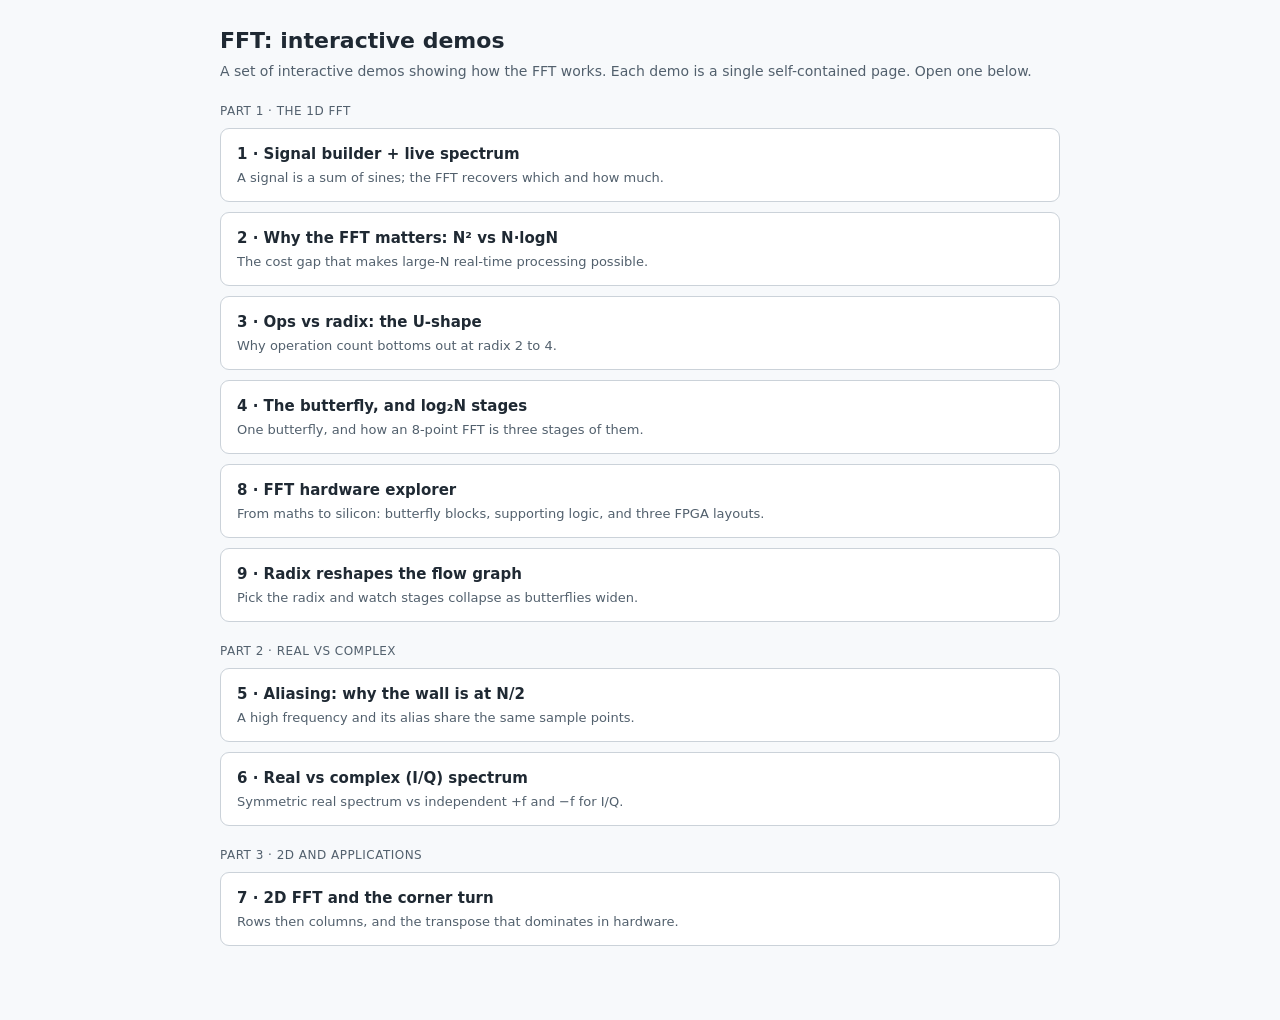
==== index.html @ 4e9c5a4f "Publish FFT interactive demos" ====
﻿<!doctype html>
<html lang="en">
<head>
<meta charset="utf-8">
<meta name="viewport" content="width=device-width, initial-scale=1">
<title>FFT - interactive demos</title>
<link rel="stylesheet" href="style.css">
<style>
  .demo { display:block; text-decoration:none; color:inherit; border:1px solid var(--line); border-radius:9px; padding:14px 16px; margin-bottom:10px; background:#fff; }
  .demo:hover { border-color:var(--accent); }
  .demo .t { font-weight:600; font-size:15px; }
  .demo .d { color:var(--muted); font-size:13px; margin-top:2px; }
  .grp { color:var(--muted); font-size:12px; text-transform:uppercase; letter-spacing:.04em; margin:20px 0 8px; }
</style>
</head>
<body>
<div class="wrap">
  <h1>FFT: interactive demos</h1>
  <p class="sub">A set of interactive demos showing how the FFT works. Each demo is a single self-contained page. Open one below.</p>

  <div class="grp">Part 1 &middot; the 1D FFT</div>
  <a class="demo" href="01-signal-builder.html"><div class="t">1 &middot; Signal builder + live spectrum</div><div class="d">A signal is a sum of sines; the FFT recovers which and how much.</div></a>
  <a class="demo" href="02-ops-vs-n.html"><div class="t">2 &middot; Why the FFT matters: N&sup2; vs N&middot;logN</div><div class="d">The cost gap that makes large-N real-time processing possible.</div></a>
  <a class="demo" href="03-ops-vs-radix.html"><div class="t">3 &middot; Ops vs radix: the U-shape</div><div class="d">Why operation count bottoms out at radix 2 to 4.</div></a>
  <a class="demo" href="04-butterfly.html"><div class="t">4 &middot; The butterfly, and log&#8322;N stages</div><div class="d">One butterfly, and how an 8-point FFT is three stages of them.</div></a>
  <a class="demo" href="08-hardware/index.html"><div class="t">8 &middot; FFT hardware explorer</div><div class="d">From maths to silicon: butterfly blocks, supporting logic, and three FPGA layouts.</div></a>
  <a class="demo" href="09-radix-flow.html"><div class="t">9 &middot; Radix reshapes the flow graph</div><div class="d">Pick the radix and watch stages collapse as butterflies widen.</div></a>

  <div class="grp">Part 2 &middot; real vs complex</div>
  <a class="demo" href="05-aliasing.html"><div class="t">5 &middot; Aliasing: why the wall is at N/2</div><div class="d">A high frequency and its alias share the same sample points.</div></a>
  <a class="demo" href="06-real-vs-complex.html"><div class="t">6 &middot; Real vs complex (I/Q) spectrum</div><div class="d">Symmetric real spectrum vs independent +f and &minus;f for I/Q.</div></a>

  <div class="grp">Part 3 &middot; 2D and applications</div>
  <a class="demo" href="07-2d-fft.html"><div class="t">7 &middot; 2D FFT and the corner turn</div><div class="d">Rows then columns, and the transpose that dominates in hardware.</div></a>
</div>
</body>
</html>
---- style.css ----
﻿:root { --fg:#1f2933; --muted:#52606d; --line:#cbd2d9; --accent:#2563eb; --bg:#f7f9fb; }
* { box-sizing: border-box; }
body { margin:0; font-family: system-ui, -apple-system, "Segoe UI", sans-serif; color:var(--fg); background:var(--bg); line-height:1.5; }
.wrap { max-width: 880px; margin:0 auto; padding:24px 20px 64px; }
h1 { font-size:22px; margin:0 0 4px; }
.sub { color:var(--muted); margin:0 0 18px; font-size:14px; }
.card { background:#fff; border:1px solid var(--line); border-radius:10px; padding:18px; margin-bottom:18px; }
.controls { display:flex; flex-wrap:wrap; gap:18px; margin-bottom:14px; align-items:flex-end; }
.control { display:flex; flex-direction:column; gap:4px; font-size:13px; }
.control label { color:var(--muted); }
.control .val { font-variant-numeric:tabular-nums; font-weight:600; }
input[type=range] { width:170px; }
canvas { display:block; max-width:100%; }
.note { font-size:13px; color:var(--muted); background:#eef4fb; border-left:3px solid var(--accent); padding:10px 12px; border-radius:0 6px 6px 0; }
.note b { color:var(--fg); }
.readout { font-size:14px; margin-top:10px; }
.readout b { color:var(--fg); }
select, button { font-size:13px; padding:5px 9px; border:1px solid var(--line); border-radius:6px; background:#fff; cursor:pointer; }
button.active { background:var(--accent); color:#fff; border-color:var(--accent); }
a.back { font-size:13px; color:var(--accent); text-decoration:none; display:inline-block; margin-bottom:14px; }
a.back:hover { text-decoration:underline; }
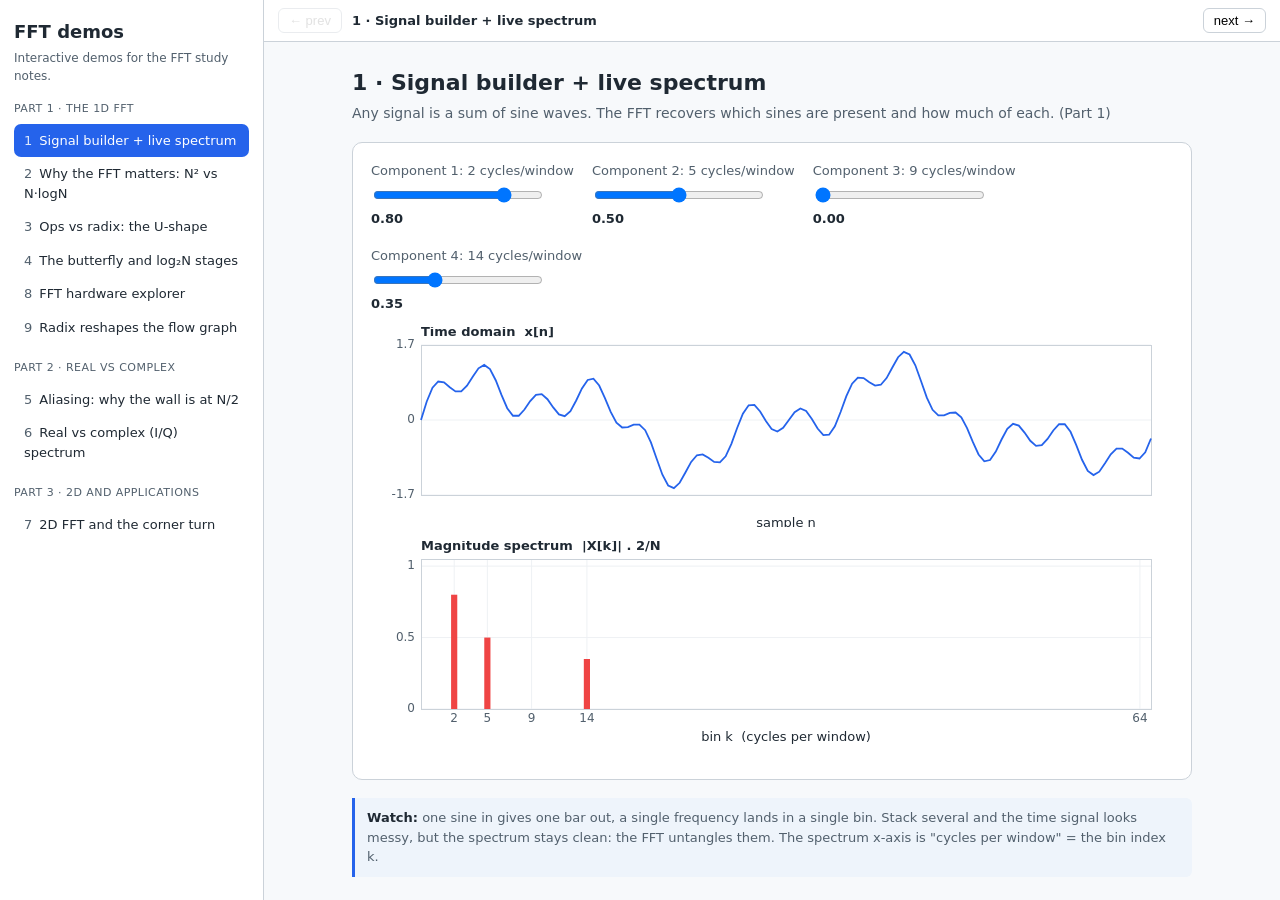
==== commit 554c4f05: "Add iframe navigator; remove per-demo back link" ====
--- a/index.html
+++ b/index.html
@@ -3,35 +3,91 @@
 <head>
 <meta charset="utf-8">
 <meta name="viewport" content="width=device-width, initial-scale=1">
-<title>FFT - interactive demos</title>
+<title>FFT demos</title>
 <link rel="stylesheet" href="style.css">
 <style>
-  .demo { display:block; text-decoration:none; color:inherit; border:1px solid var(--line); border-radius:9px; padding:14px 16px; margin-bottom:10px; background:#fff; }
-  .demo:hover { border-color:var(--accent); }
-  .demo .t { font-weight:600; font-size:15px; }
-  .demo .d { color:var(--muted); font-size:13px; margin-top:2px; }
-  .grp { color:var(--muted); font-size:12px; text-transform:uppercase; letter-spacing:.04em; margin:20px 0 8px; }
+  html, body { height: 100%; }
+  body { margin: 0; }
+  .nav-wrap { display: flex; height: 100vh; }
+  .sidebar { width: 264px; flex-shrink: 0; border-right: 1px solid var(--line); background: #fff; overflow-y: auto; padding: 18px 14px; }
+  .sidebar h1 { font-size: 18px; margin: 0 0 4px; }
+  .sidebar .sub { font-size: 12px; color: var(--muted); margin: 0 0 8px; }
+  .grp { font-size: 11px; text-transform: uppercase; letter-spacing: .04em; color: var(--muted); margin: 16px 0 6px; }
+  .item { display: block; padding: 7px 10px; border-radius: 7px; font-size: 13px; color: var(--fg); text-decoration: none; cursor: pointer; }
+  .item:hover { background: #eef4fb; }
+  .item.active { background: var(--accent); color: #fff; }
+  .item .n { color: var(--muted); margin-right: 7px; font-variant-numeric: tabular-nums; }
+  .item.active .n { color: #dbe7fb; }
+  .stage { flex: 1; display: flex; flex-direction: column; min-width: 0; }
+  .bar { display: flex; align-items: center; gap: 10px; padding: 8px 14px; border-bottom: 1px solid var(--line); background: #fff; font-size: 13px; }
+  .bar .title { font-weight: 600; flex: 1; }
+  .bar button { font-size: 13px; padding: 4px 10px; border: 1px solid var(--line); border-radius: 6px; background: #fff; cursor: pointer; }
+  .bar button:disabled { opacity: .4; cursor: default; }
+  iframe { flex: 1; width: 100%; border: 0; background: var(--bg); }
+  @media (max-width: 680px) {
+    .nav-wrap { flex-direction: column; height: auto; }
+    .sidebar { width: auto; border-right: 0; border-bottom: 1px solid var(--line); }
+    iframe { height: 78vh; }
+  }
 </style>
 </head>
 <body>
-<div class="wrap">
-  <h1>FFT: interactive demos</h1>
-  <p class="sub">A set of interactive demos showing how the FFT works. Each demo is a single self-contained page. Open one below.</p>
-
-  <div class="grp">Part 1 &middot; the 1D FFT</div>
-  <a class="demo" href="01-signal-builder.html"><div class="t">1 &middot; Signal builder + live spectrum</div><div class="d">A signal is a sum of sines; the FFT recovers which and how much.</div></a>
-  <a class="demo" href="02-ops-vs-n.html"><div class="t">2 &middot; Why the FFT matters: N&sup2; vs N&middot;logN</div><div class="d">The cost gap that makes large-N real-time processing possible.</div></a>
-  <a class="demo" href="03-ops-vs-radix.html"><div class="t">3 &middot; Ops vs radix: the U-shape</div><div class="d">Why operation count bottoms out at radix 2 to 4.</div></a>
-  <a class="demo" href="04-butterfly.html"><div class="t">4 &middot; The butterfly, and log&#8322;N stages</div><div class="d">One butterfly, and how an 8-point FFT is three stages of them.</div></a>
-  <a class="demo" href="08-hardware/index.html"><div class="t">8 &middot; FFT hardware explorer</div><div class="d">From maths to silicon: butterfly blocks, supporting logic, and three FPGA layouts.</div></a>
-  <a class="demo" href="09-radix-flow.html"><div class="t">9 &middot; Radix reshapes the flow graph</div><div class="d">Pick the radix and watch stages collapse as butterflies widen.</div></a>
-
-  <div class="grp">Part 2 &middot; real vs complex</div>
-  <a class="demo" href="05-aliasing.html"><div class="t">5 &middot; Aliasing: why the wall is at N/2</div><div class="d">A high frequency and its alias share the same sample points.</div></a>
-  <a class="demo" href="06-real-vs-complex.html"><div class="t">6 &middot; Real vs complex (I/Q) spectrum</div><div class="d">Symmetric real spectrum vs independent +f and &minus;f for I/Q.</div></a>
-
-  <div class="grp">Part 3 &middot; 2D and applications</div>
-  <a class="demo" href="07-2d-fft.html"><div class="t">7 &middot; 2D FFT and the corner turn</div><div class="d">Rows then columns, and the transpose that dominates in hardware.</div></a>
+<div class="nav-wrap">
+  <aside class="sidebar">
+    <h1>FFT demos</h1>
+    <p class="sub">Interactive demos for the FFT study notes.</p>
+    <div id="list"></div>
+  </aside>
+  <main class="stage">
+    <div class="bar">
+      <button id="prev">&larr; prev</button>
+      <div class="title" id="title"></div>
+      <button id="next">next &rarr;</button>
+    </div>
+    <iframe id="frame" title="demo"></iframe>
+  </main>
 </div>
+<script>
+const demos = [
+  { g:'Part 1 · the 1D FFT', n:1, file:'01-signal-builder.html', t:'Signal builder + live spectrum' },
+  { g:'Part 1 · the 1D FFT', n:2, file:'02-ops-vs-n.html', t:'Why the FFT matters: N² vs N·logN' },
+  { g:'Part 1 · the 1D FFT', n:3, file:'03-ops-vs-radix.html', t:'Ops vs radix: the U-shape' },
+  { g:'Part 1 · the 1D FFT', n:4, file:'04-butterfly.html', t:'The butterfly and log₂N stages' },
+  { g:'Part 1 · the 1D FFT', n:8, file:'08-hardware/index.html', t:'FFT hardware explorer' },
+  { g:'Part 1 · the 1D FFT', n:9, file:'09-radix-flow.html', t:'Radix reshapes the flow graph' },
+  { g:'Part 2 · real vs complex', n:5, file:'05-aliasing.html', t:'Aliasing: why the wall is at N/2' },
+  { g:'Part 2 · real vs complex', n:6, file:'06-real-vs-complex.html', t:'Real vs complex (I/Q) spectrum' },
+  { g:'Part 3 · 2D and applications', n:7, file:'07-2d-fft.html', t:'2D FFT and the corner turn' },
+];
+const listEl = document.getElementById('list');
+const frame = document.getElementById('frame');
+const titleEl = document.getElementById('title');
+const prevBtn = document.getElementById('prev');
+const nextBtn = document.getElementById('next');
+let current = 0, lastG = null;
+demos.forEach((d, i) => {
+  if (d.g !== lastG) { const h = document.createElement('div'); h.className = 'grp'; h.textContent = d.g; listEl.appendChild(h); lastG = d.g; }
+  const a = document.createElement('a'); a.className = 'item'; a.dataset.i = i;
+  a.innerHTML = '<span class="n">' + d.n + '</span>' + d.t;
+  a.addEventListener('click', () => select(i));
+  listEl.appendChild(a);
+});
+function select(i) {
+  current = i; const d = demos[i];
+  frame.src = d.file;
+  titleEl.textContent = d.n + ' · ' + d.t;
+  location.hash = 'demo' + d.n;
+  Array.from(listEl.querySelectorAll('.item')).forEach(el => el.classList.toggle('active', +el.dataset.i === i));
+  prevBtn.disabled = i === 0; nextBtn.disabled = i === demos.length - 1;
+}
+prevBtn.addEventListener('click', () => { if (current > 0) select(current - 1); });
+nextBtn.addEventListener('click', () => { if (current < demos.length - 1) select(current + 1); });
+function fromHash() {
+  const m = location.hash.slice(1).match(/^demo(\d+)$/);
+  if (m) { const idx = demos.findIndex(d => d.n === +m[1]); if (idx >= 0) return idx; }
+  return 0;
+}
+select(fromHash());
+</script>
 </body>
 </html>
